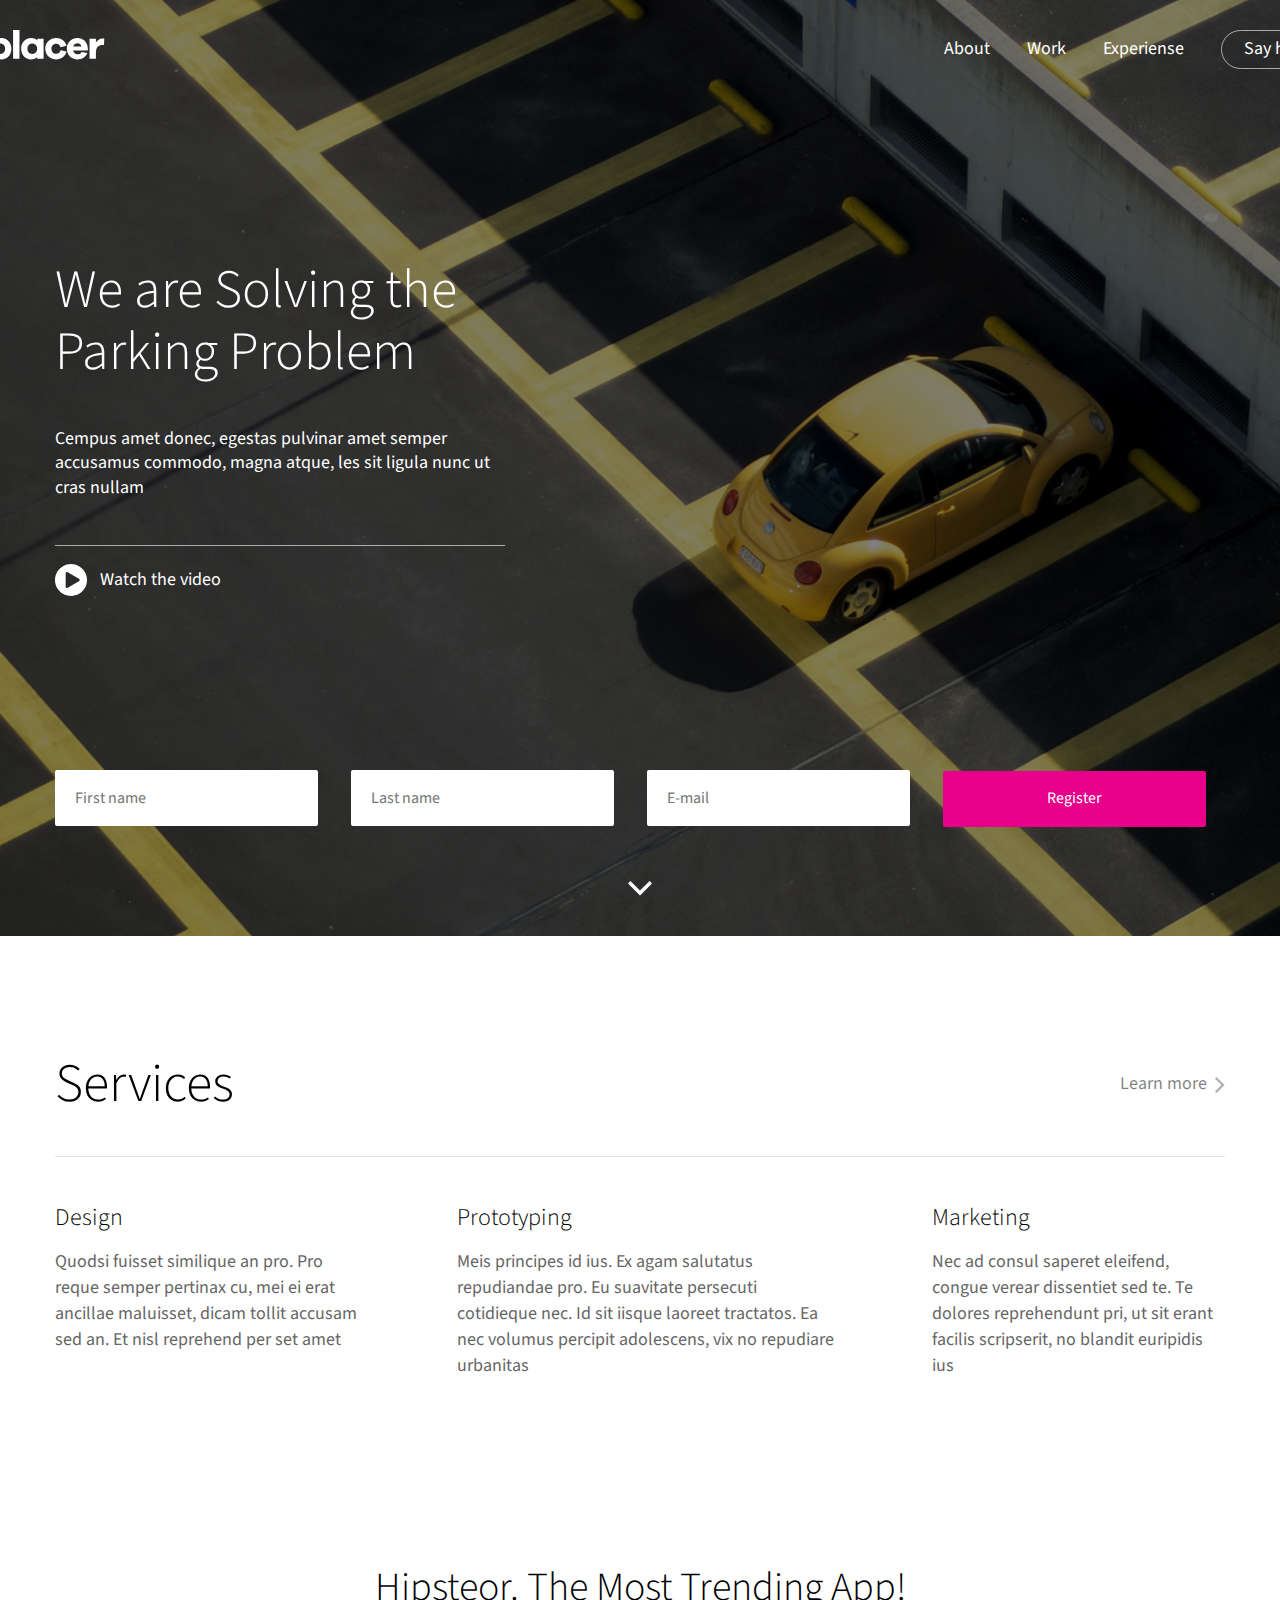
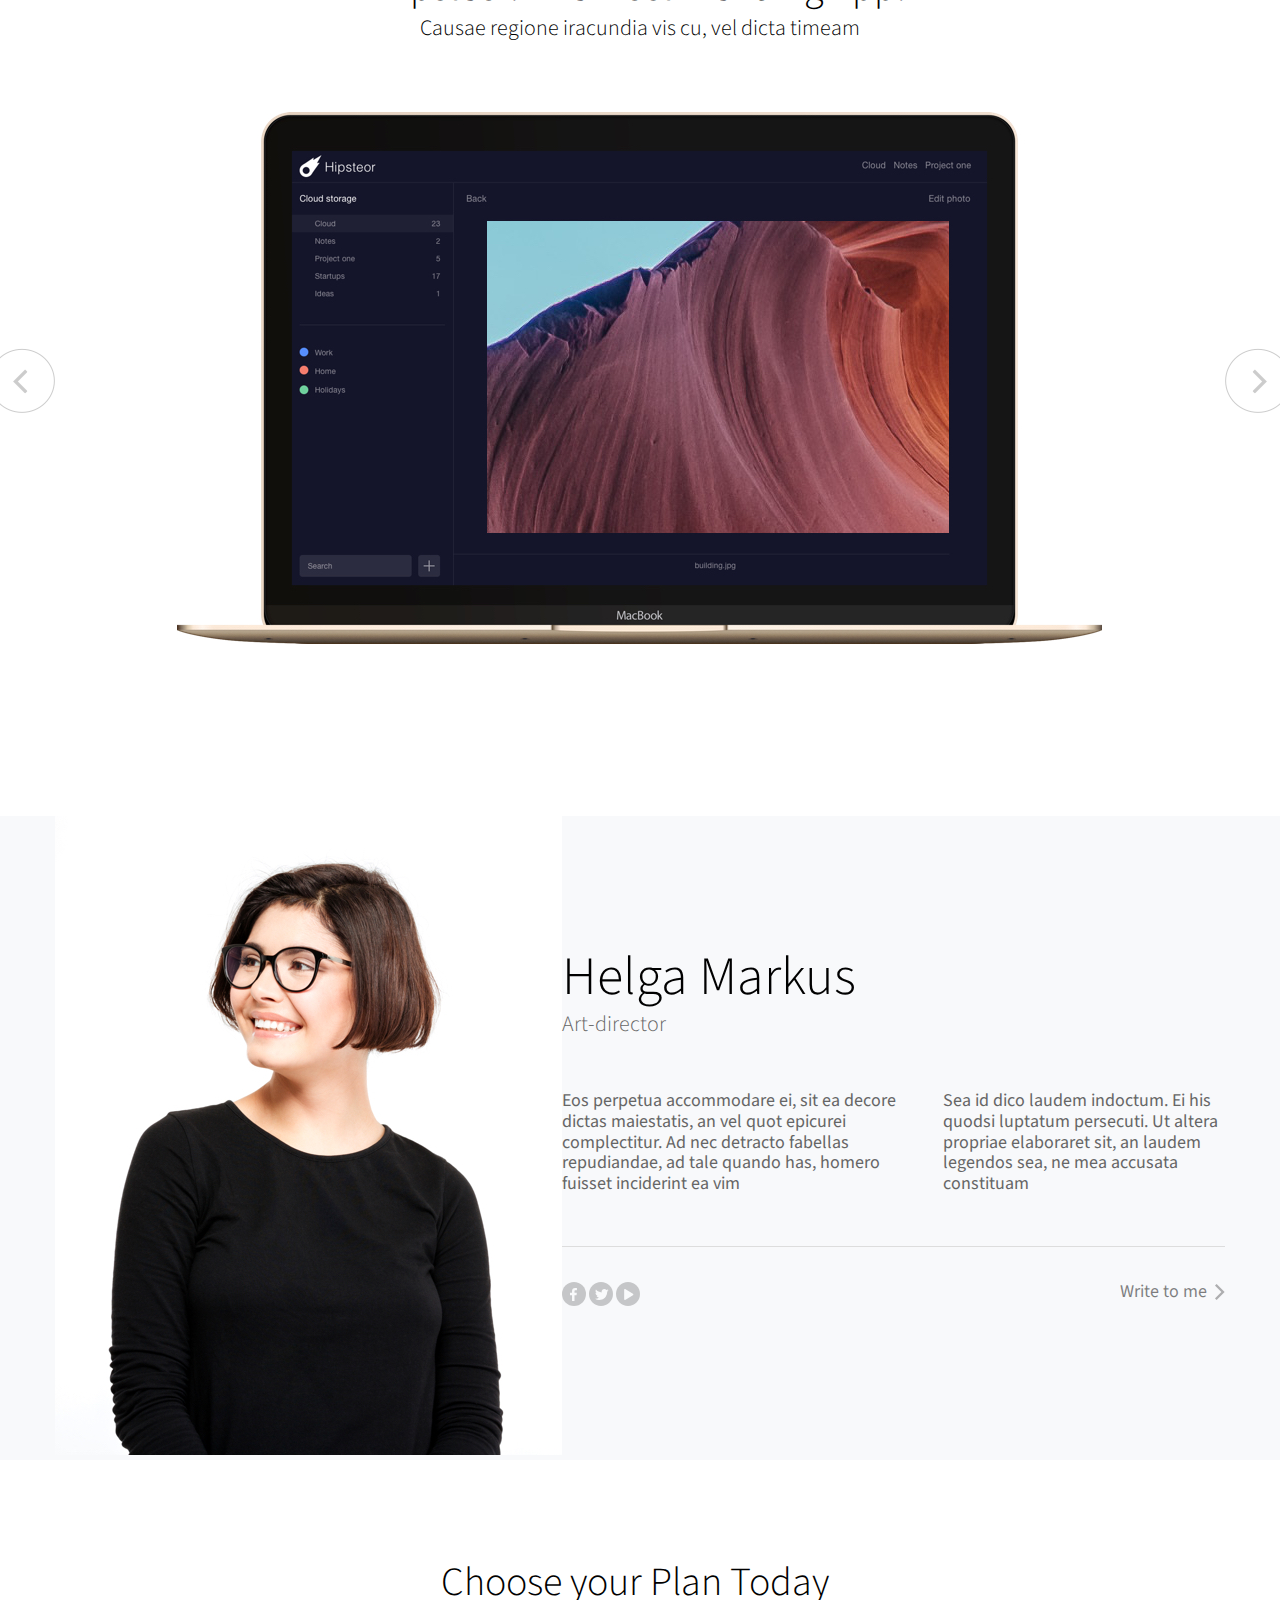
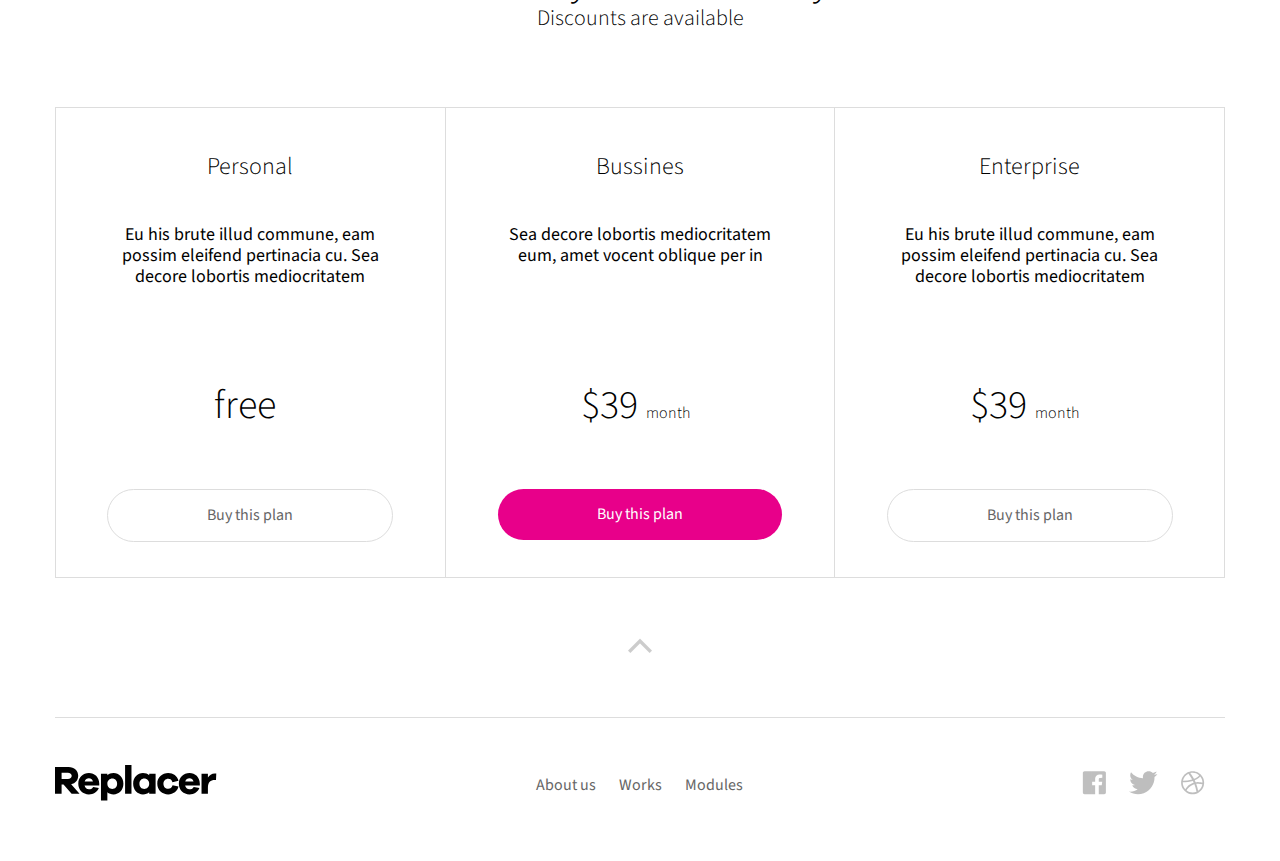
==== index.html @ 54ebbb2a "first page created" ====
<!DOCTYPE html>
<html lang="en">
  <head>
    <!-- Required meta tags -->
    <meta charset="utf-8">
    <meta name="viewport" content="width=device-width, initial-scale=1, shrink-to-fit=no">
    <link href="https://fonts.googleapis.com/css?family=Source+Sans+Pro:300,400" rel="stylesheet">
    <link rel="stylesheet" href="normalize.css">
    <link rel="stylesheet" href="main.css">
    <title>mockup-9</title>
  </head>
  <body>
    <div class="slide-1">
      <div class="container">
        <header>
          <img src="img/svg/logo.svg" alt="logo">
          <ul>
           <li><a href="">About</a></li>
           <li><a href="">Work</a></li>
           <li><a href="">Experiense</a></li>
           <li><a href="" class="border">Say hello</a></li>
          </ul>
        </header>

        <div class="content">
          <h1>We are Solving the Parking Problem</h1>
          <p class="light">Cempus amet donec, egestas pulvinar amet semper accusamus commodo, magna atque,
les sit ligula nunc ut cras nullam
          </p>
          <div class="watch">
            <a href="#"class="play">
              <img src="img/svg/icon-play.svg" alt="">
              Watch the video
            </a>
          </div>
        </div>
        <div class="forms">
          <form class="first-name" action="index.html" method="post">
            <input type="text" name="first-name" value="" placeholder="First name">
            <input type="text" name="last-name" value="" placeholder="Last name">
            <input type="e-mail" name="e-mail" value="" placeholder="E-mail">
            <button type="submit" name="button" class="first-button pink">Register</button>
          </form>
        </div>
        <img src="img/svg/icon-down.svg" alt="" class="down">
      </div>

    </div>


<!-- SLIDE-2 -->

    <div class="slide-2">
      <div class="container">

        <div class="header-2">
          <h1>Services</h1>
          <a href="#" class="learn-more">
            Learn more
            <img src="img/png/icon-right.png" alt="">
          </a>
        </div>

        <div class="content">
          <div class="right">
            <h3>Design</h3>
            <p>
              Quodsi fuisset similique an pro. Pro reque semper pertinax cu,
              mei ei erat ancillae maluisset, dicam tollit accusam sed an.
              Et nisl reprehend per set amet
            </p>
          </div>

          <div class="center">
            <h3>Prototyping</h3>
            <p>
              Meis principes id ius. Ex agam salutatus repudiandae pro. Eu suavitate persecuti cotidieque nec. Id sit iisque laoreet tractatos.
               Ea nec volumus percipit adolescens, vix no repudiare urbanitas
            </p>
          </div>

          <div class="left">
            <h3>Marketing</h3>
            <p>
              Nec ad consul saperet eleifend, congue verear dissentiet sed te.
              Te dolores reprehendunt pri, ut sit erant facilis scripserit, no blandit euripidis ius
            </p>
          </div>
        </div>

      </div>

    </div>

    <!-- SLIDE-3 -->

    <div class="slide-3">
      <div class="container">

        <div class="header-3">
          <h2>Hipsteor. The Most Trending App!</h2>
          <h4>Causae regione iracundia vis cu, vel dicta timeam</h4>
        </div>

        <div class="content">
          <div class="mac siema">
            <div>
              <img src="img/jpg/image-macbook.jpg" alt="">
            </div>
            <div>
              <img src="img/jpg/image-macbook.jpg" alt="">
            </div>
            <div>
              <img src="img/jpg/image-macbook.jpg" alt="">
            </div>
          </div>
          <div class="arrow-left">
            <a href="#"><img src="img/png/icon-prev.png" alt=""></a>
          </div>
          <div class="arrow-right">
            <a href="#"><img src="img/png/icon-next.png" alt=""></a>
          </div>
        </div>

      </div>
    </div>

    <!--- SLIDE-4 --->

    <div class="slide-4">
      <div class="container">
        <div class="part-left">
          <img src="img/jpg/photo-woman.jpg" alt="">
        </div>

        <div class="part-right">
          <div class="header-4">
            <h1>Helga Markus</h1>
            <h4>Art-director</h4>
          </div>

          <div class="content">
            <p class="left">Eos perpetua accommodare ei, sit ea decore dictas maiestatis,
              an vel quot epicurei complectitur.
              Ad nec detracto fabellas repudiandae, ad tale quando has,
              homero fuisset inciderint ea vim
            </p>
            <p class="right">
              Sea id dico laudem indoctum. Ei his quodsi luptatum persecuti.
              Ut altera propriae elaboraret sit,
              an laudem legendos sea, ne mea accusata constituam
            </p>
          </div>
          <div class="contacts">
            <div class="socials">
              <a href="#"><img src="img/svg/icon-facebook.svg" alt=""></a>
              <a href="#"><img src="img/svg/icon-twitter.svg" alt=""></a>
              <a href="#"><img src="img/svg/icon-video.svg" alt=""></a>
            </div>
            <div class="write-to-me">
              <a href="#" class="write-to-me">
                Write to me
                <img src="img/png/icon-right.png" alt="">
              </a>
            </div>
          </div>
        </div>
      </div>
    </div>

    <!--- SLIDE-5 --->
    <div class="slide-5">
      <div class="container">
        <div class="header-5">
          <h2>Choose your Plan Today</h2>
          <h4>Discounts are available</h4>
        </div>

        <div class="content">

          <div class="left">
            <h3>Personal</h3>
            <p class="info">Eu his brute illud commune, eam possim eleifend pertinacia cu.
               Sea decore lobortis mediocritatem
            </p>
            <div class="price">
              <h2>
                free
              </h2>
            </div>
            <a href="#"class="white">
              Buy this plan
            </a>
          </div>

          <div class="center">
            <h3>Bussines</h3>
            <p class="info">
              Sea decore lobortis mediocritatem eum, amet vocent oblique per in
            </p>
            <div class="price">
              <h2>
                $39
                <span>month</span>
              </h2>
            </div>
            <a href="#"class="pink">
              Buy this plan
            </a>
          </div>

          <div class="right">
            <h3>Enterprise</h3>
            <p class="info">Eu his brute illud commune, eam possim eleifend pertinacia cu.
               Sea decore lobortis mediocritatem
            </p>
            <div class="price">
              <h2>
                $39
                <span>month</span>
              </h2>
            </div>
            <a href="#"class="white">
              Buy this plan
            </a>
          </div>

        </div>
      </div>

      <div class="up">
        <img src="img/png/icon-up.png" alt="">
      </div>
    </div>

    <footer>
      <div class="container">
        <div class="left">
          <img src="img/svg/logo-2.svg" alt="">
        </div>
        <div class="center">
          <a href="#">About us</a>
          <a href="#">Works</a>
          <a href="#">Modules</a>
        </div>
        <div class="right">
          <a href="#"><img src="img/svg/icon-facebook-2.svg" alt=""></a>
          <a href="#"><img src="img/svg/icon-twitter-2.svg" alt=""></a>
          <a href="#"><img src="img/svg/icon-dribbble.svg" alt=""></a>
        </div>

      </div>
    </footer>

    <!-- Java Script -->
    <script src="siema.min.js"></script>
    <script>
    const mySiema = new Siema();
      document.querySelector('.arrow-left').addEventListener('click', (e) => { e.preventDefault(); mySiema.prev()});
      document.querySelector('.arrow-right').addEventListener('click', (e) => { e.preventDefault(); mySiema.next()});
    </script>
  </body>
</html>
---- main.css ----
/********** GENERAL SETTINGS ************/
* {
  box-sizing: border-box;
}

body{
  font-family: 'Source Sans Pro', sans-serif;
}

.container {
  max-width: 1170px;
  margin: auto;
}

h1,
h2,
h3,
h4,
h5
span {
  font-weight: 300;
  margin: 0;
  padding: 0;
}


h1{
  font-size: 54px;
}

h2 {
  font-size: 40px;
}

h3 {
  font-size: 24px;
}

h4 {
  font-size: 22px;
}

p {
  font-size: 18px;
  font-weight: normal;
}

a {
  text-decoration: none;
}

ul {
  list-style: none;
  display: inline-block;
  margin: 0;
  padding: 0;
}

li {
  display: inline-block;
  margin: 0;
  padding: 0;
}

button {
  font-family: 'Source Sans Pro', sans-serif;
  border: 0;
  width: 263px;
  height: 56px;
}

button.pink,
a.pink {
  color: #fff;
  background-color: #e8008a;
}

button.white,
a.white {
  color: #666;
  background-color: #fff;
  border: 1px solid #ddd;
}

input {
  font-family: 'Source Sans Pro', sans-serif;
  border: 0;
  width: 263px;
  height: 56px;
  border-radius: 2px;
  margin-right: 30px;
  padding-left: 20px;
}
/**************** SLIDE 1 *****************/

.slide-1 {
  background-image: linear-gradient(rgba(0, 0, 0, .5), rgba(0, 0, 0, .5)),
                    url(img/png/image-header.png);
  background-size: cover;
  color: white;
  overflow: auto;
}

.slide-1 a {
  color: #fff;
  font-size: 18px;
  display: inline-flex;
  align-items: center;
}

header {
  margin-top: 30px;
  margin-left: -112px;
  margin-right: -112px;
}

header ul {
  float: right;
}

header ul li {
  margin-left: 34px;
}

.border {
  padding: 8px 22px;
  border: 1px solid rgba(255, 255, 255, .6);
  border-radius: 100px;
}

.slide-1 .content {
  max-width: 450px;
  margin-top: 190px;
}

.slide-1 .light {
  padding: 24px 0 45px;
  border-bottom: 1px solid rgba(255, 255, 255, .6);
  line-height: 1.36;
}

a.play img {
  display: inline-block;
  padding-right: 13px;
}

.forms {
  margin-top: 170px;
}

.first-button {
  border-radius: 2px;
}

img.down {
  display: block;
  margin: 54px auto 40px;
}


/************** SLIDE-2 **************/

.header-2 {
  display: flex;
  justify-content: space-between;
  padding: 118px 0 40px;
  border-bottom: 1px solid rgba(0, 0, 0, .1);
}


/* write-to-me from slide-4 */
a.learn-more,
a.write-to-me {
  font-size: 18px;
  font-weight: normal;
  color: rgba(0, 0, 0, .5);
  display: inline-flex;
  align-items: center;
}

a.learn-more img,
a.write-to-me img {
  padding-left: 8px;
}

.slide-2 .content {
  display: flex;
  margin-top: 47px;
}

.slide-2 p {
  color: #666;
  line-height: 1.44;
}

.slide-2 .left,
.slide-2 .center {
  margin-left: 93px;
}

/************ SLIDE-3 ************/

.slide-3 {
  text-align: center;
  line-height: 1.3;
}

.header-3 {
  margin-top: 165px;
}

.slide-3 .content {
  margin: 70px 0 166px;
  position: relative;
}

.arrow-left,
.arrow-right {
  position: absolute;
  top: 50%;
  margin-top: -33px;
}

.arrow-right {
  right: -66px;
}

.arrow-left {
  left: -66px;
}

/************* SLIDE-4 *************/

.slide-4 {
  background-color: #f8f9fb;
}

.header-4 {
  padding-top: 130px;
}

.slide-4 h1 {
   line-height: 1.19;
 }

.slide-4 h4 {
  line-height: 1.36;
  color: #666;
}

.slide-4 .content {
  color: #666;
  display: flex;
  padding: 33px 0;
  border-bottom:  solid 1px #ddd;
}

.slide-4 .container {
  display: flex;
}

.slide-4 p.left {
  padding-right: 30px;
}

.slide-4 .contacts {
  display: flex;
  justify-content: space-between;
  padding-top: 35px;
}

/*************** SLIDE-5 ****************/

.slide-5 {
  text-align: center;
}

.header-5 {
  margin: 100px auto 76px;
}

.slide-5 .content {
  display: flex;
  align-items: center;
}

.slide-5 .left,
.slide-5 .right {
  border: 1px solid #ddd;
  flex: 1;
  align-self: stretch;
}

.slide-5 .center {
  border-top: 1px solid #ddd;
  border-bottom: 1px solid #ddd;
  flex: 1;
  align-self: stretch;
}

.slide-5 p.info {
  min-height: 80px;
  padding-left: 50px;
  padding-right: 50px;
}

.slide-5 h2 {
  padding-right: 10px;
}

span {
  font-size: 16px;
}

.slide-5 a {
  border-radius: 100px;
  margin-bottom: 35px;
  padding: 16px 99px;
  display: inline-block;
}

.price {
  display: flex;
  justify-content: center;
  padding-top: 60px;
  padding-bottom: 60px;
  min-height: 52px;
}

.slide-5 h3 {
  margin: 45px auto;
}


.up {
  padding-top: 60px;
}


/********** FOOTER ***********/

footer {
  margin: 60px auto 55px;
}

footer .container {
  display: flex;
  justify-content: space-between;
  align-items: center;
  padding-top: 47px;
  border-top: 1px solid #ddd;
}

footer a {
  color: #666;
  padding-right: 20px;
}
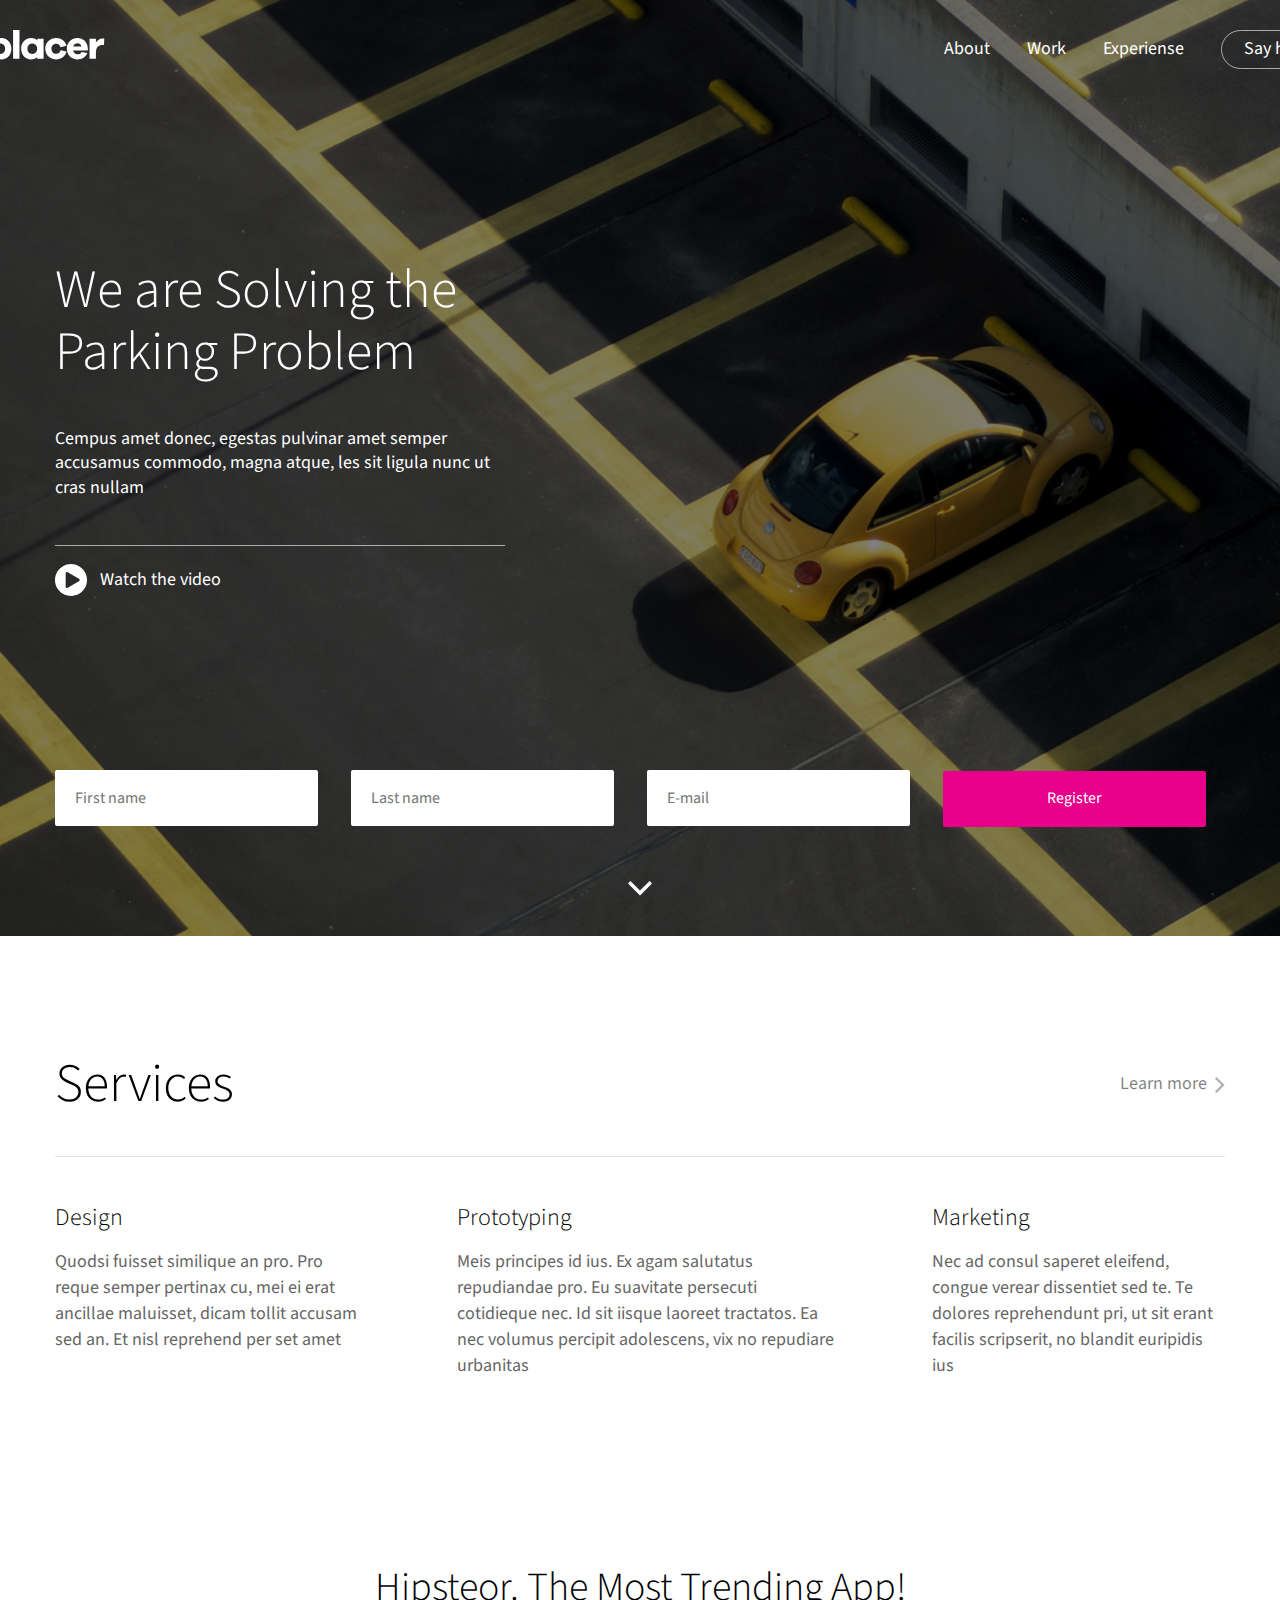
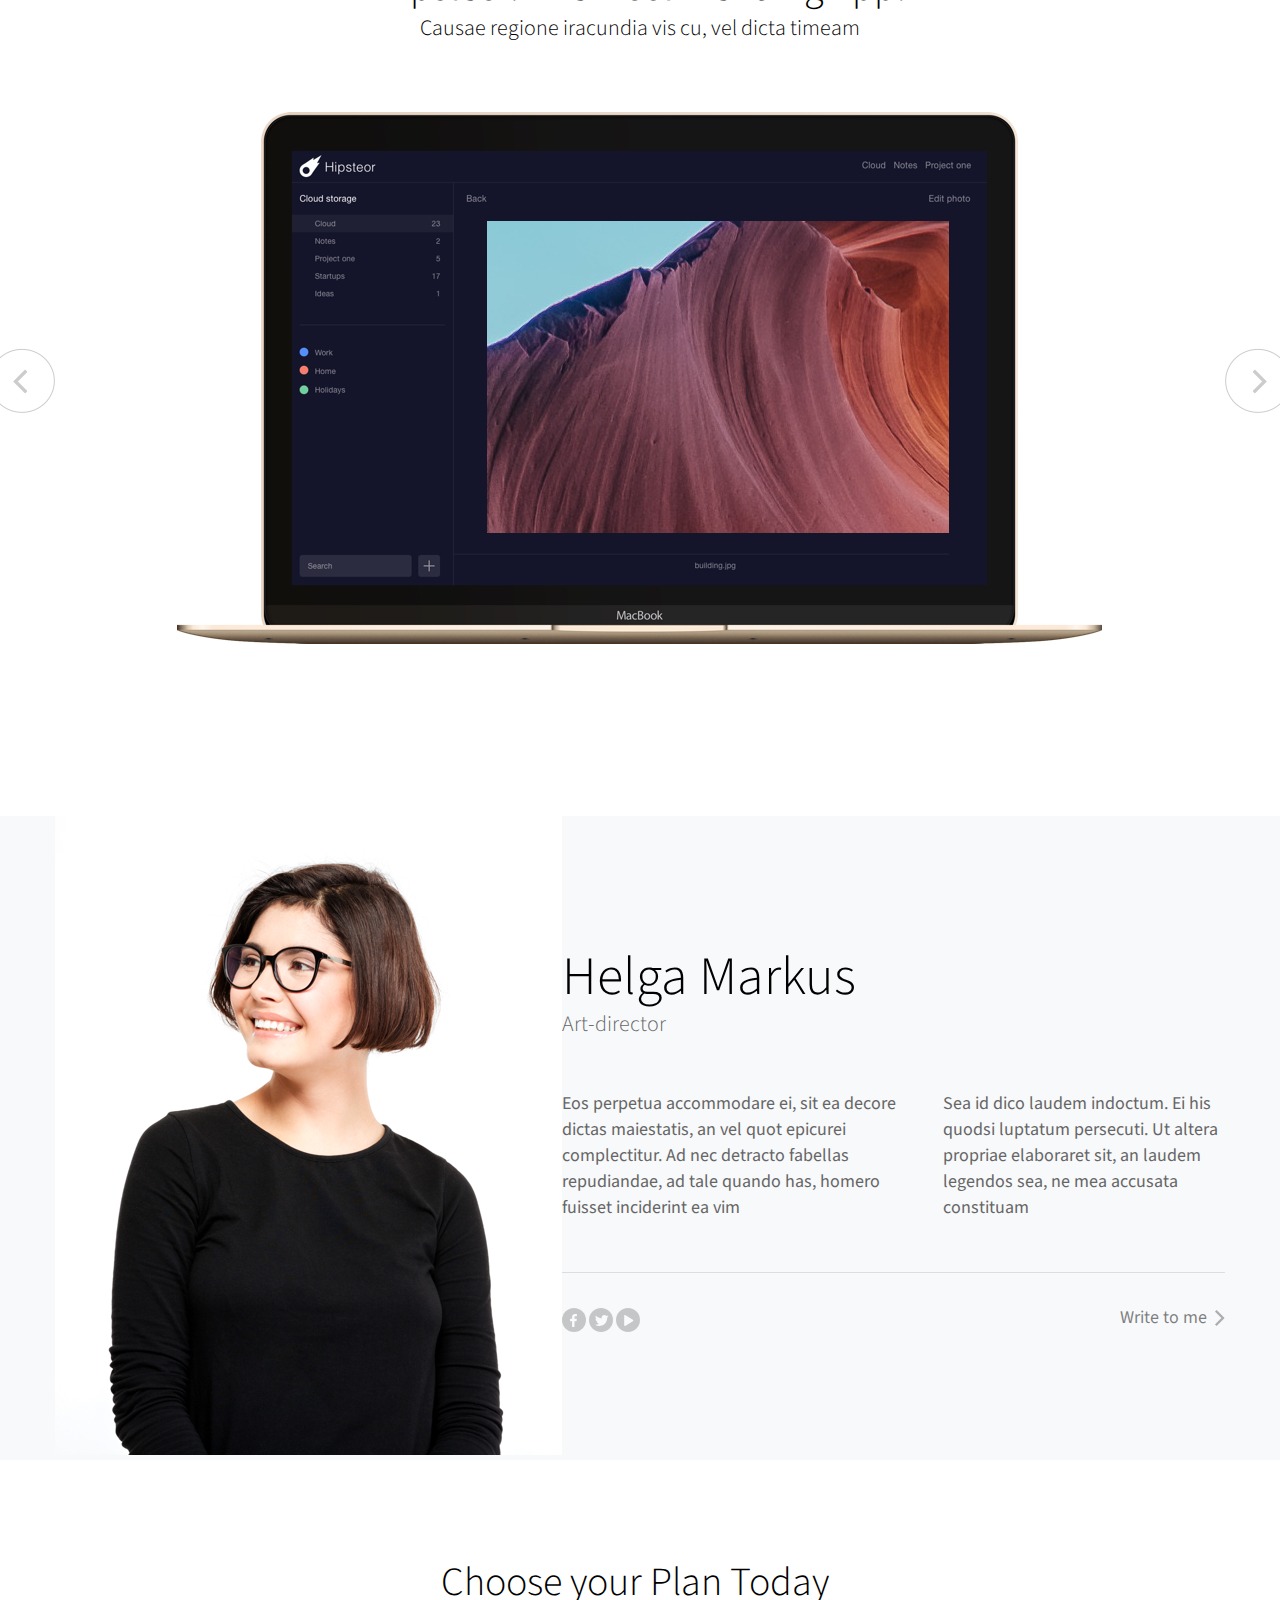
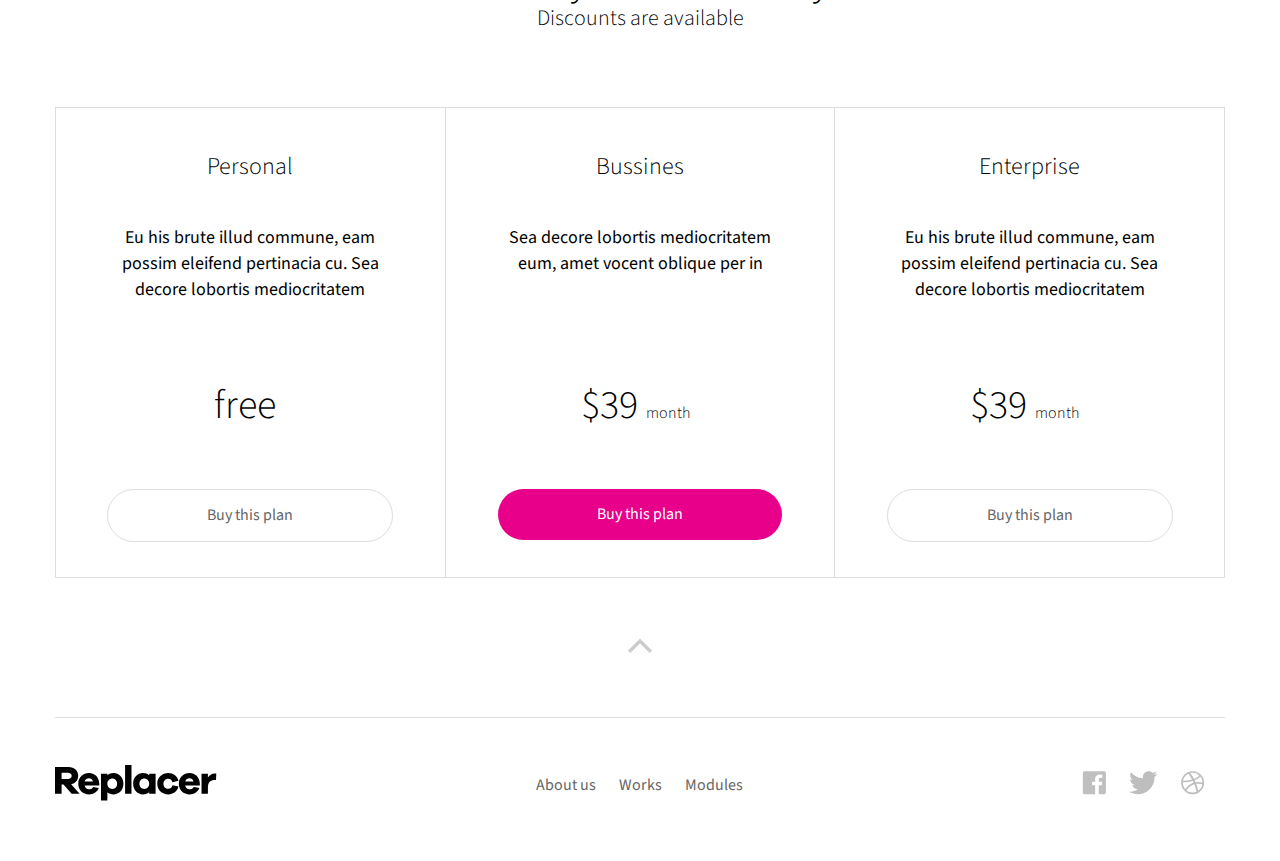
==== commit aab998db: "made a second page" ====
--- a/index.html
+++ b/index.html
@@ -127,7 +127,7 @@
 
     <!--- SLIDE-4 --->
 
-    <div class="slide-4">
+    <div class="slide-4 bg-gray">
       <div class="container">
         <div class="part-left">
           <img src="img/jpg/photo-woman.jpg" alt="">
--- a/main.css
+++ b/main.css
@@ -43,6 +43,19 @@
 p {
   font-size: 18px;
   font-weight: normal;
+  line-height: 1.44;
+}
+
+.is-big {
+  font-size: 72px;
+}
+
+.is-small {
+  font-size: 16px;
+}
+
+.is-gray {
+  color: #666;
 }
 
 a {
@@ -91,15 +104,23 @@
   margin-right: 30px;
   padding-left: 20px;
 }
-/**************** SLIDE 1 *****************/
+
+.bg-gray{
+  background-color: #f8f9fb;
+}
+/**************** SLIDE 1 / slide-1A *****************/
 
 .slide-1 {
+  color: white;
+  overflow: auto;
+}
+
+.slide-1{
   background-image: linear-gradient(rgba(0, 0, 0, .5), rgba(0, 0, 0, .5)),
                     url(img/png/image-header.png);
   background-size: cover;
-  color: white;
-  overflow: auto;
-}
+}
+
 
 .slide-1 a {
   color: #fff;
@@ -108,6 +129,7 @@
   align-items: center;
 }
 
+
 header {
   margin-top: 30px;
   margin-left: -112px;
@@ -157,8 +179,68 @@
   margin: 54px auto 40px;
 }
 
-
-/************** SLIDE-2 **************/
+/*slide-1a*//*__________________*/
+
+.slide-1a {
+  color: #fff;
+  overflow: hidden;
+}
+
+.slide-1a a{
+  color: #fff;
+  font-size: 18px;
+}
+
+.slide-1a {
+  background-color: #473bb1;
+  max-height: 950px;
+}
+
+.slide-1a .content {
+  display: flex;
+  padding-top: 80px;
+}
+
+.slide-1a .left {
+  margin-right: 230px;
+}
+
+.iphone {
+  display: block;
+}
+
+.slide-1a .content .right {
+  max-width: 330px;
+}
+
+.app {
+  padding: 98px 0 45px;
+}
+
+.slide-1a h4 {
+  margin-top: 22px;
+}
+
+.get {
+  display: inline-block;
+  border-radius: 3px;
+  margin-top: 40px;
+}
+
+.slide-1a .container {
+  position: relative;
+}
+
+img.down2 {
+  display: block;
+  position: absolute;
+  top: 100%;
+  left: 50%;
+  margin-left: -12px;
+  margin-top: -40px;
+}
+
+/************** SLIDE-2/ slide-2a **************/
 
 .header-2 {
   display: flex;
@@ -198,6 +280,64 @@
   margin-left: 93px;
 }
 
+/*____________slide2a____________*/
+
+.slide-2a {
+  text-align: center;
+}
+
+.header-5 {
+  margin: 100px auto 76px;
+}
+
+.slide-2a .content {
+  display: flex;
+  align-items: center;
+  flex-wrap: wrap;
+}
+
+.cell {
+  padding: 80px 86px;
+}
+
+.slide-2a .cell {
+  flex: 1;
+  align-self: stretch;
+  border: 1px solid #ddd;
+  border-right-width: 0;
+}
+
+.cell:nth-child(-n+3) {
+  border-bottom: 0;
+}
+
+.cell:nth-child(3n) {
+  border-right-width: 1px;
+}
+
+
+.slide-2a {
+  color: #666;
+}
+
+.slide-2a p.info {
+  min-height: 80px;
+  min-width: 200px;
+}
+
+.slide-2a h1 {
+  padding-right: 10px;
+  color: #000;
+}
+
+.slide-2a h4 {
+  margin: 20px auto 45px;
+}
+
+.slide-2a .learn-more {
+  margin: 85px auto 75px;
+}
+
 /************ SLIDE-3 ************/
 
 .slide-3 {
@@ -229,11 +369,71 @@
   left: -66px;
 }
 
+
+/************ slide3a ***************/
+
+.slide-3a .content {
+  display: flex;
+  padding-top: 115px;
+}
+
+
+.max_21 {
+  display: flex;
+  padding-top: 46px;
+}
+
+.max_21 p span {
+  display: block;
+  padding-top: 17px;
+}
+
+.max_21 p{
+  margin: 0;
+  padding-left: 27px;
+}
+
+.slide-3a .part-left  {
+  padding-right: 80px;
+  padding-top: 80px;
+}
+
+.avatar {
+  width: 68px;
+  height: 68px;
+}
+
+.drop-us {
+  padding: 15px 27px;
+  display: inline-block;
+  margin-top: 43px;
+}
+
+.stats {
+  display: flex;
+  text-align: center;
+  margin-top: 118px;
+}
+
+.stats .center,
+.stats .left,
+.stats .right {
+  padding: 35px;
+  flex: 1;
+}
+
+.is-big span.is-small {
+  display: block;
+  margin: 15px auto 25px;
+}
+
+.slide-3a .up {
+  padding-top: 100px;
+  padding-bottom: 50px;
+  text-align: center;
+}
+
 /************* SLIDE-4 *************/
-
-.slide-4 {
-  background-color: #f8f9fb;
-}
 
 .header-4 {
   padding-top: 130px;
@@ -355,3 +555,59 @@
   color: #666;
   padding-right: 20px;
 }
+
+/******** FOOTER-2 ***********/
+
+footer.page-2 .container {
+  border: none;
+  display: block;
+}
+
+.contact-us {
+  display: flex;
+  justify-content: space-between;
+  align-items: center;
+  padding-bottom: 60px;
+}
+
+footer.page-2 p{
+  margin: 0;
+}
+
+.store {
+  color: #fff;
+  background-color: #000;
+  padding-top: 13px;
+  padding-bottom: 13px;
+  min-width: 162px;
+  border-radius: 3px;
+  display: inline-block;
+  text-align: center;
+  padding-right: 0;
+}
+
+a.store {
+  font-size: 18px;
+}
+
+.app-store {
+  margin-right: 10px;
+}
+
+footer.page-2 .right{
+  display: flex;
+}
+
+.to-share {
+  padding-left: 38px;
+}
+
+.closer {
+  padding-right: 17px;
+}
+
+.made-by {
+  text-align: center;
+  border-top: 1px solid #ddd;
+  padding-top: 58px;
+}
